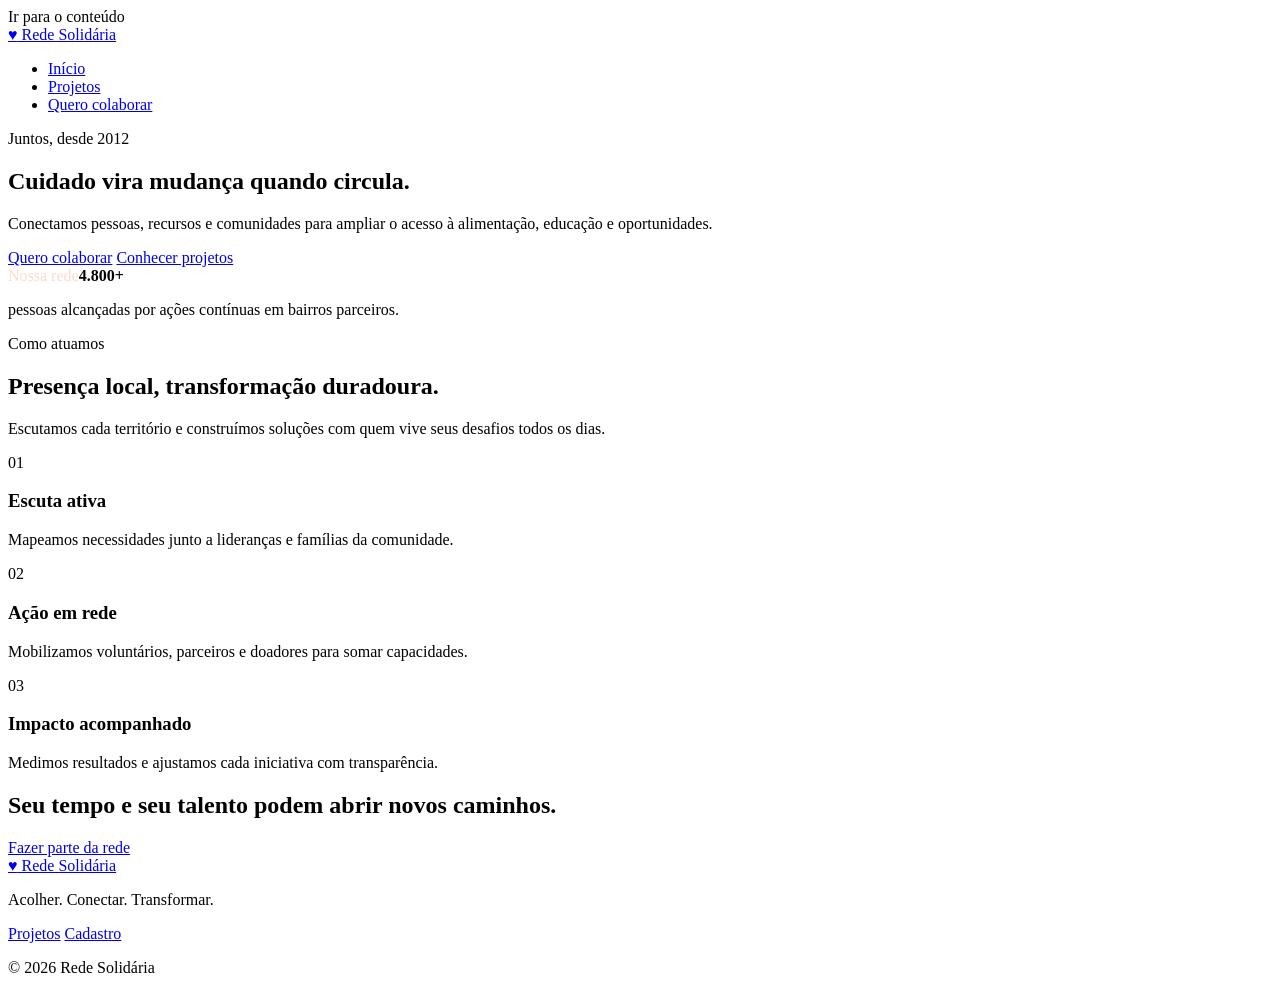
==== index.html @ 5124a962 "Rename Index.html to index.html" ====
<!doctype html>
<html lang="pt-BR">
<head>
<meta charset="utf-8">
<meta name="viewport" content="width=device-width,initial-scale=1">
<meta name="description" content="Conheça a Rede Solidária e transforme cuidado em ação na sua comunidade.">
<title>Rede Solidária — Cuidado que se multiplica</title>
<link rel="stylesheet" href="css/styles.css>
</head>
<body>
    <a class="skip-link" href="#conteudo">Ir para o conteúdo</a>
<header class="site-header">
    <div class="container nav-wrap">
        <a class="brand" href="index.html">
            <span class="brand-mark" aria-hidden="true">♥</span> Rede Solidária</a>
            <nav aria-label="Navegação principal">
                <ul class="nav-list">
                    <li><a href="index.html" aria-current="page">Início</a></li>
                    <li><a href="html/projetos.html">Projetos</a></li>
                    <li><a href="html/cadastro.html">Quero colaborar</a></li>
                </ul>
            </nav>
        </div>
    </header>
    <main id="conteudo">
        <section class="hero">
            <div class="container hero-grid">
                <div>
                    <span class="eyebrow">Juntos, desde 2012</span>
                    <h1>Cuidado vira mudança quando circula.</h1>
                    <p>Conectamos pessoas, recursos e comunidades para ampliar o acesso à alimentação, educação e oportunidades.</p>
                    <div class="actions"><a class="button" href="html/cadastro.html">Quero colaborar</a>
                        <a class="button secondary" href="html/projetos.html">Conhecer projetos</a>
                    </div>
                </div>
                <aside class="impact-card" aria-label="Destaque de impacto">
                    <span class="eyebrow" style="color:#ffd9d2">Nossa rede</span><strong>4.800+</strong>
                    <p>pessoas alcançadas por ações contínuas em bairros parceiros.</p>
                </aside>
            </div>
        </section>
        <section class="section alt">
            <div class="container">
                <div class="section-heading">
                    <span class="eyebrow">Como atuamos</span>
                    <h2>Presença local, transformação duradoura.</h2>
                    <p>Escutamos cada território e construímos soluções com quem vive seus desafios todos os dias.</p>
                </div>
                <div class="grid-3">
                    <article class="card">
                        <span class="card-number">01</span>
                        <h3>Escuta ativa</h3>
                        <p>Mapeamos necessidades junto a lideranças e famílias da comunidade.</p>
                    </article>
                    <article class="card">
                        <span class="card-number">02</span>
                        <h3>Ação em rede</h3>
                        <p>Mobilizamos voluntários, parceiros e doadores para somar capacidades.</p>
                    </article>
                    <article class="card">
                        <span class="card-number">03</span>
                        <h3>Impacto acompanhado</h3>
                        <p>Medimos resultados e ajustamos cada iniciativa com transparência.</p>
                    </article>
                </div>
            </div>
        </section>
        <section class="section">
            <div class="container">
                <div class="callout">
                    <h2>Seu tempo e seu talento podem abrir novos caminhos.</h2>
                    <a class="button" href="html/cadastro.html">Fazer parte da rede</a>
                </div>
            </div>
        </section>
    </main>
    <footer class="site-footer">
        <div class="container footer-wrap">
            <div>
                <a class="brand" href="index.html">
                    <span class="brand-mark" aria-hidden="true">♥</span> Rede Solidária
                </a>
                <p class="small">Acolher. Conectar. Transformar.</p>
            </div>
            <nav class="footer-nav" aria-label="Navegação do rodapé">
                <a href="html/projetos.html">Projetos</a>
                <a href="html/cadastro.html">Cadastro</a>
            </nav>
            <p class="small">© 2026 Rede Solidária</p>
        </div>
    </footer>
</body>
</html>
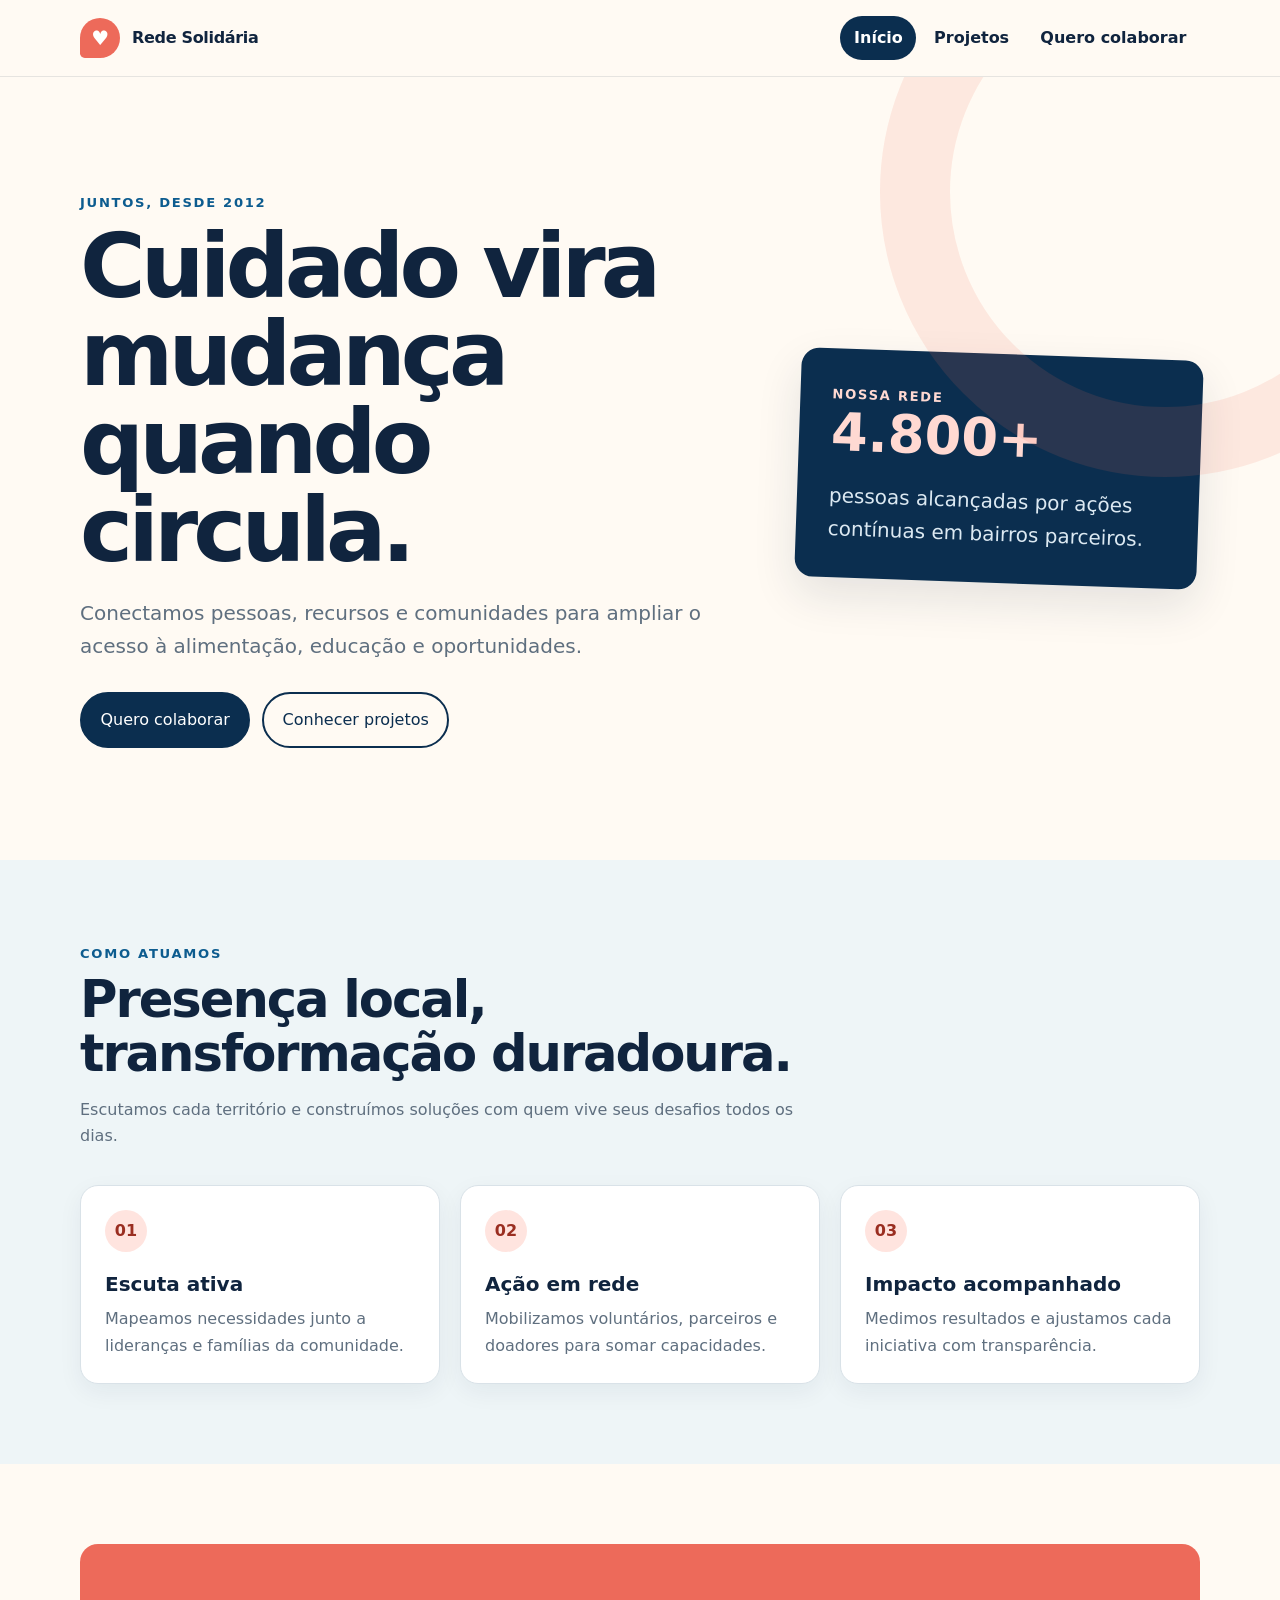
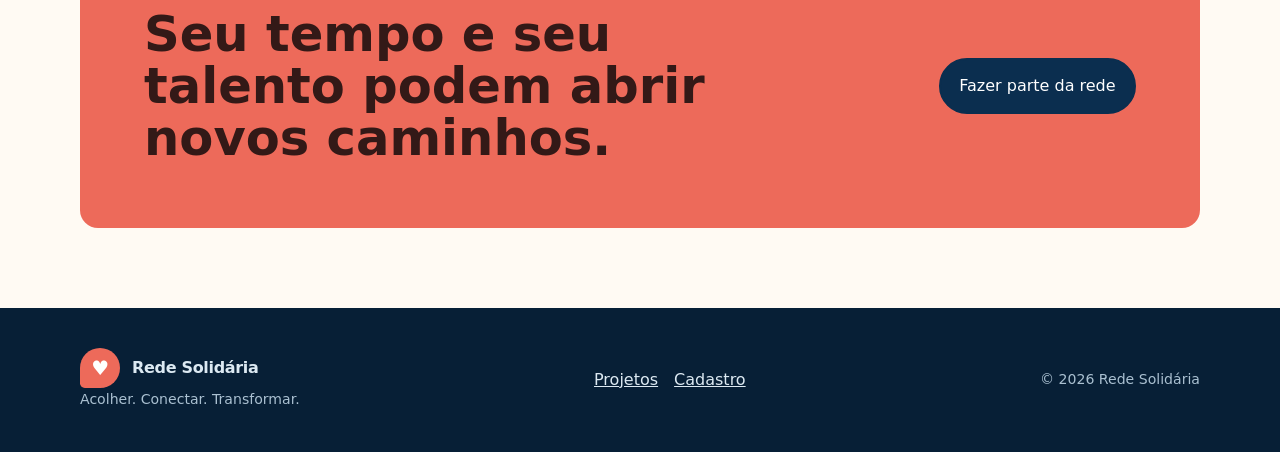
==== commit 160bced3: "Fix HTML link tag syntax in index.html" ====
--- a/index.html
+++ b/index.html
@@ -5,7 +5,7 @@
 <meta name="viewport" content="width=device-width,initial-scale=1">
 <meta name="description" content="Conheça a Rede Solidária e transforme cuidado em ação na sua comunidade.">
 <title>Rede Solidária — Cuidado que se multiplica</title>
-<link rel="stylesheet" href="css/styles.css>
+<link rel="stylesheet" href="css/styles.css">
 </head>
 <body>
     <a class="skip-link" href="#conteudo">Ir para o conteúdo</a>
--- a/css/styles.css
+++ b/css/styles.css
@@ -0,0 +1,733 @@
+:root {
+    --ink: #10243e;
+    --navy: #0b2e4f;
+    --blue: #0d5c8f;
+    --coral: #ed6a5a;
+    --cream: #fffaf3;
+    --white: #fff;
+    --muted: #5f6f7f;
+    --line: #d9e2e8;
+    --green: #17805c;
+    --shadow: 0 18px 45px rgba(16, 36, 62, .11);
+    --radius: 18px
+}
+
+* {
+    box-sizing: border-box
+}
+
+html {
+    scroll-behavior: smooth
+}
+
+body {
+    margin: 0;
+    color: var(--ink);
+    background: var(--cream);
+    font: 400 1rem/1.65 system-ui, -apple-system, BlinkMacSystemFont, "Segoe UI", sans-serif
+}
+
+a {
+    color: inherit
+}
+
+img {
+    max-width: 100%
+}
+
+.skip-link {
+    position: absolute;
+    left: -9999px;
+    top: 8px;
+    background: var(--white);
+    padding: .75rem 1rem;
+    z-index: 20
+}
+
+.skip-link:focus {
+    left: 8px
+}
+
+.container {
+    width: min(1120px, calc(100% - 2rem));
+    margin-inline: auto
+}
+
+.site-header {
+    background: var(--cream);
+    border-bottom: 1px solid rgba(16, 36, 62, .1);
+    position: sticky;
+    top: 0;
+    z-index: 10
+}
+
+.nav-wrap {
+    min-height: 76px;
+    display: flex;
+    align-items: center;
+    justify-content: space-between;
+    gap: 1rem
+}
+
+.brand {
+    display: flex;
+    align-items: center;
+    gap: .75rem;
+    text-decoration: none;
+    font-weight: 800;
+    letter-spacing: -.02em
+}
+
+.brand-mark {
+    width: 40px;
+    height: 40px;
+    border-radius: 50% 50% 50% 12%;
+    background: var(--coral);
+    display: grid;
+    place-items: center;
+    color: #fff;
+    font-size: 1.25rem
+}
+
+.nav-list {
+    display: flex;
+    list-style: none;
+    gap: .25rem;
+    margin: 0;
+    padding: 0
+}
+
+.nav-list a {
+    display: block;
+    text-decoration: none;
+    padding: .55rem .85rem;
+    border-radius: 999px;
+    font-weight: 650;
+}
+
+.nav-list a:hover,
+.nav-list a:focus-visible,
+.nav-list a[aria-current="page"] {
+    background: var(--navy);
+    color: #fff
+}
+
+.hero {
+    padding: clamp(4rem, 9vw, 7rem) 0;
+    position: relative;
+    overflow: hidden
+}
+
+.hero:after {
+    content: "";
+    position: absolute;
+    width: 430px;
+    height: 430px;
+    border: 70px solid rgba(237, 106, 90, .13);
+    border-radius: 50%;
+    right: -170px;
+    top: -170px;
+    pointer-events: none
+}
+
+.eyebrow {
+    color: var(--blue);
+    font-size: .82rem;
+    font-weight: 800;
+    letter-spacing: .13em;
+    text-transform: uppercase
+}
+
+.hero-grid {
+    display: grid;
+    grid-template-columns: 1.25fr .75fr;
+    gap: 3rem;
+    align-items: center
+}
+
+.hero h1,
+.page-hero h1 {
+    font-size: clamp(2.7rem, 7vw, 5.7rem);
+    line-height: .98;
+    letter-spacing: -.055em;
+    margin: .5rem 0 1.4rem;
+    max-width: 800px
+}
+
+.hero p,
+.page-hero p {
+    font-size: clamp(1.05rem, 2vw, 1.25rem);
+    color: var(--muted);
+    max-width: 650px
+}
+
+.button {
+    display: inline-flex;
+    align-items: center;
+    justify-content: center;
+    gap: .5rem;
+    border: 2px solid var(--navy);
+    border-radius: 999px;
+    padding: .8rem 1.15rem;
+    background: var(--navy);
+    color: #fff;
+    font-weight: 750;
+    text-decoration: none;
+    cursor: pointer;
+    font: inherit
+}
+
+.button:hover,
+.button:focus-visible {
+    background: var(--blue);
+    border-color: var(--blue)
+}
+
+.button.secondary {
+    background: transparent;
+    color: var(--navy)
+}
+
+.button.secondary:hover,
+.button.secondary:focus-visible {
+    background: var(--navy);
+    color: #fff
+}
+
+.actions {
+    display: flex;
+    flex-wrap: wrap;
+    gap: .75rem;
+    margin-top: 1.8rem
+}
+
+.impact-card {
+    background: var(--navy);
+    color: #fff;
+    padding: 2rem;
+    border-radius: var(--radius);
+    box-shadow: var(--shadow);
+    transform: rotate(2deg)
+}
+
+.impact-card strong {
+    display: block;
+    font-size: 3.3rem;
+    line-height: 1;
+    color: #ffd9d2
+}
+
+.impact-card p {
+    color: #dce9f2;
+    margin-bottom: 0
+}
+
+.section {
+    padding: 5rem 0
+}
+
+.section.alt {
+    background: #eef5f7
+}
+
+.section-heading {
+    max-width: 720px;
+    margin-bottom: 2.2rem
+}
+
+.section-heading h2 {
+    font-size: clamp(2rem, 4vw, 3.3rem);
+    line-height: 1.05;
+    letter-spacing: -.04em;
+    margin: .45rem 0
+}
+
+.section-heading p {
+    color: var(--muted)
+}
+
+.grid-3 {
+    display: grid;
+    grid-template-columns: repeat(3, 1fr);
+    gap: 1.25rem
+}
+
+.card {
+    background: #fff;
+    border: 1px solid var(--line);
+    border-radius: var(--radius);
+    padding: 1.5rem;
+    box-shadow: 0 8px 24px rgba(16, 36, 62, .06)
+}
+
+.card-number {
+    display: grid;
+    place-items: center;
+    width: 42px;
+    height: 42px;
+    border-radius: 50%;
+    background: #ffe4df;
+    color: #9a2e21;
+    font-weight: 850
+}
+
+.card h3 {
+    font-size: 1.25rem;
+    margin: 1rem 0 .35rem
+}
+
+.card p {
+    color: var(--muted);
+    margin: 0
+}
+
+.callout {
+    background: var(--coral);
+    color: #331917;
+    border-radius: var(--radius);
+    padding: clamp(2rem, 5vw, 4rem);
+    display: flex;
+    align-items: center;
+    justify-content: space-between;
+    gap: 2rem
+}
+
+.callout h2 {
+    font-size: clamp(2rem, 4vw, 3.1rem);
+    line-height: 1.05;
+    margin: 0;
+    max-width: 650px
+}
+
+.page-hero {
+    padding: 4.5rem 0 3rem
+}
+
+.project-list {
+    display: grid;
+    gap: 1.25rem
+}
+
+.project {
+    display: grid;
+    grid-template-columns: 150px 1fr auto;
+    align-items: center;
+    gap: 1.5rem;
+    background: #fff;
+    border: 1px solid var(--line);
+    border-radius: var(--radius);
+    padding: 1.4rem
+}
+
+.project-tag {
+    min-height: 120px;
+    border-radius: 14px;
+    background: var(--navy);
+    color: #fff;
+    display: grid;
+    place-items: center;
+    text-align: center;
+    font-weight: 850;
+    padding: 1rem
+}
+
+.project:nth-child(2) .project-tag {
+    background: var(--coral);
+    color: #381514
+}
+
+.project:nth-child(3) .project-tag {
+    background: var(--green)
+}
+
+.project h2 {
+    margin: 0 0 .35rem
+}
+
+.project p {
+    margin: 0;
+    color: var(--muted)
+}
+
+.meta {
+    font-weight: 750;
+    color: var(--blue);
+    white-space: nowrap
+}
+
+.form-layout {
+    display: grid;
+    grid-template-columns: .72fr 1.28fr;
+    gap: 2rem;
+    align-items: start
+}
+
+.form-aside {
+    background: var(--navy);
+    color: #fff;
+    border-radius: var(--radius);
+    padding: 2rem;
+    position: sticky;
+    top: 100px
+}
+
+.form-aside h2 {
+    font-size: 2rem;
+    line-height: 1.1;
+    margin-top: .5rem
+}
+
+.form-aside p,
+.form-aside li {
+    color: #dce9f2
+}
+
+.form-aside ol {
+    padding-left: 1.25rem
+}
+
+.form-card {
+    background: #fff;
+    border: 1px solid var(--line);
+    border-radius: var(--radius);
+    padding: clamp(1.25rem, 4vw, 2.5rem);
+    box-shadow: var(--shadow)
+}
+
+fieldset {
+    border: 0;
+    padding: 0;
+    margin: 0 0 2rem
+}
+
+legend {
+    font-size: 1.35rem;
+    font-weight: 800;
+    margin-bottom: 1rem
+}
+
+.fields {
+    display: grid;
+    grid-template-columns: repeat(2, minmax(0, 1fr));
+    gap: 1rem
+}
+
+.field.full {
+    grid-column: 1/-1
+}
+
+label {
+    display: block;
+    font-size: .9rem;
+    font-weight: 750;
+    margin-bottom: .35rem
+}
+
+input,
+select,
+textarea {
+    width: 100%;
+    border: 1.5px solid #9babb7;
+    border-radius: 10px;
+    padding: .78rem .85rem;
+    background: #fff;
+    color: var(--ink);
+    font: inherit
+}
+
+textarea {
+    min-height: 115px;
+    resize: vertical
+}
+
+input:focus,
+select:focus,
+textarea:focus {
+    outline: 3px solid rgba(13, 92, 143, .18);
+    border-color: var(--blue)
+}
+
+input[aria-invalid="true"] {
+    border-color: #b42318;
+    background: #fff8f7
+}
+
+.hint,
+.error {
+    display: block;
+    font-size: .8rem;
+    margin-top: .3rem
+}
+
+.hint {
+    color: var(--muted)
+}
+
+.error {
+    color: #9d241b;
+    font-weight: 650;
+    min-height: 1.3em
+}
+
+.check {
+    display: flex;
+    gap: .65rem;
+    align-items: flex-start
+}
+
+.check input {
+    width: auto;
+    margin-top: .35rem
+}
+
+.check label {
+    font-weight: 500
+}
+
+.success {
+    display: none;
+    background: #e8f7f0;
+    border: 1px solid #83c9ac;
+    color: #0f5a40;
+    padding: 1rem;
+    border-radius: 12px;
+    margin-bottom: 1.2rem
+}
+
+.success.show {
+    display: block
+}
+
+.site-footer {
+    background: #071f36;
+    color: #dce9f2;
+    padding: 2.5rem 0
+}
+
+.footer-wrap {
+    display: flex;
+    justify-content: space-between;
+    gap: 2rem;
+    align-items: center
+}
+
+.footer-wrap p {
+    margin: 0
+}
+
+.footer-nav {
+    display: flex;
+    gap: 1rem;
+    flex-wrap: wrap
+}
+
+.footer-nav a:hover {
+    color: #fff
+}
+
+.small {
+    font-size: .88rem;
+    color: #aac0d1
+}
+
+/* Notebooks e tablets em orientação horizontal */
+@media (max-width: 1024px) {
+  .container {
+    width: min(920px, calc(100% - 2.5rem));
+  }
+
+  .hero-grid {
+    grid-template-columns: 1.1fr 0.9fr;
+    gap: 2rem;
+  }
+
+  .hero h1,
+  .page-hero h1 {
+    font-size: clamp(2.7rem, 6vw, 4.6rem);
+  }
+
+  .grid-3 {
+    gap: 1rem;
+  }
+
+  .project {
+    grid-template-columns: 130px 1fr auto;
+  }
+
+  .form-layout {
+    grid-template-columns: 0.85fr 1.15fr;
+    gap: 1.5rem;
+  }
+}
+
+/* Tablets e dispositivos menores */
+@media (max-width: 768px) {
+  .nav-wrap {
+    align-items: flex-start;
+    padding: 1rem 0;
+    flex-direction: column;
+  }
+
+  .nav-list {
+    width: 100%;
+    overflow-x: auto;
+  }
+
+  .nav-list a {
+    white-space: nowrap;
+  }
+
+  .hero-grid,
+  .form-layout,
+  .grid-3,
+  .project,
+  .fields {
+    grid-template-columns: 1fr;
+  }
+
+  .impact-card {
+    transform: none;
+    max-width: 420px;
+  }
+
+  .project-tag {
+    min-height: 90px;
+  }
+
+  .meta {
+    white-space: normal;
+  }
+
+  .callout,
+  .footer-wrap {
+    align-items: flex-start;
+    flex-direction: column;
+  }
+
+  .form-aside {
+    position: static;
+  }
+
+  .field.full {
+    grid-column: auto;
+  }
+}
+
+/* Celulares */
+@media (max-width: 480px) {
+  .container {
+    width: min(100% - 1.25rem, 440px);
+  }
+
+  .hero {
+    padding: 3.25rem 0;
+  }
+
+  .page-hero {
+    padding: 3rem 0 2rem;
+  }
+
+  .section {
+    padding: 3.5rem 0;
+  }
+
+  .hero h1,
+  .page-hero h1 {
+    font-size: clamp(2.35rem, 12vw, 3.4rem);
+  }
+
+  .section-heading h2,
+  .callout h2 {
+    font-size: clamp(1.8rem, 9vw, 2.5rem);
+  }
+
+  .actions,
+  .actions .button,
+  .callout .button {
+    width: 100%;
+  }
+
+  .form-card,
+  .form-aside,
+  .card,
+  .project {
+    padding: 1.15rem;
+  }
+
+  .callout {
+    padding: 1.5rem;
+  }
+
+  .footer-nav {
+    flex-direction: column;
+  }
+}
+
+/* Celulares pequenos */
+@media (max-width: 360px) {
+  .container {
+    width: calc(100% - 1rem);
+  }
+
+  .nav-list {
+    display: grid;
+    grid-template-columns: 1fr;
+    width: 100%;
+    overflow: visible;
+  }
+
+  .nav-list a {
+    text-align: center;
+    border: 1px solid var(--line);
+  }
+
+  .hero h1,
+  .page-hero h1 {
+    font-size: 2.2rem;
+  }
+
+  .brand {
+    font-size: 0.95rem;
+  }
+
+  .brand-mark {
+    width: 36px;
+    height: 36px;
+  }
+
+  .button {
+    width: 100%;
+    padding: 0.75rem 1rem;
+  }
+
+  input,
+  select,
+  textarea {
+    padding: 0.72rem 0.75rem;
+  }
+}
+
+/* Monitores amplos */
+@media (min-width: 1440px) {
+  .container {
+    width: min(1240px, calc(100% - 4rem));
+  }
+
+  .hero-grid {
+    grid-template-columns: 1.35fr 0.65fr;
+    gap: 4rem;
+  }
+
+  .section {
+    padding: 6rem 0;
+  }
+
+  .project-list {
+    gap: 1.5rem;
+  }
+
+  .form-layout {
+    grid-template-columns: 0.68fr 1.32fr;
+    gap: 2.5rem;
+  }
+}
